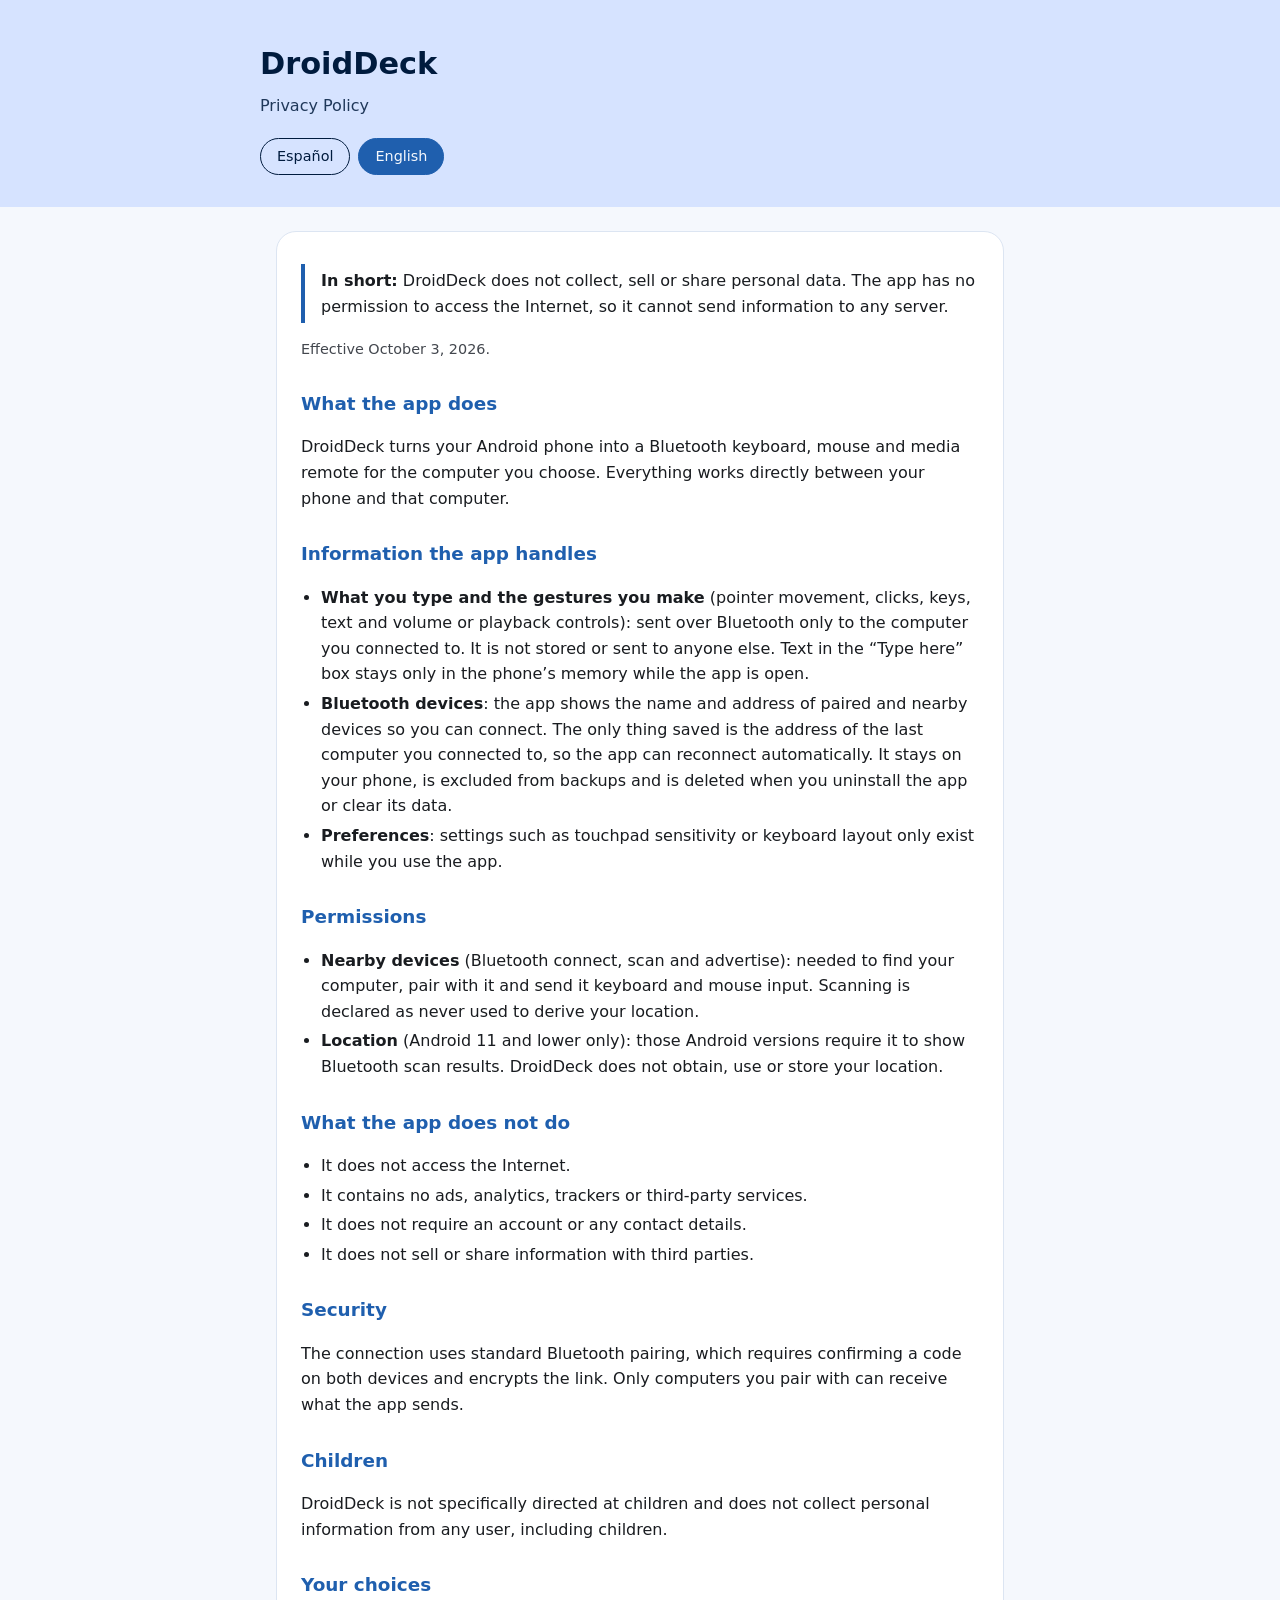
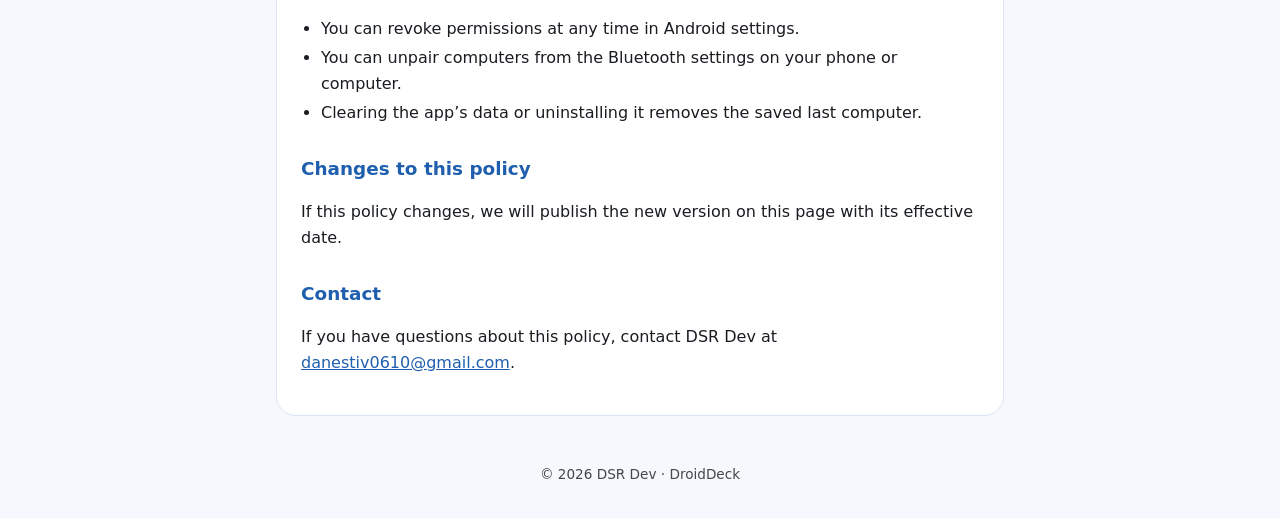
==== index.html @ 37823da2 "Add DroidDeck privacy policy page for GitHub Pages Bilingual (Spanish/English) privacy policy, serve" ====
<!doctype html>
<html lang="es">
<head>
  <meta charset="utf-8">
  <meta name="viewport" content="width=device-width, initial-scale=1">
  <title>DroidDeck · Política de privacidad / Privacy Policy</title>
  <meta name="description" content="Política de privacidad de DroidDeck, el teclado, mouse y control multimedia Bluetooth para Android.">
  <style>
    :root {
      --bg: #f5f8fd;
      --surface: #ffffff;
      --text: #191c20;
      --muted: #43474e;
      --primary: #1f5fae;
      --primary-container: #d6e3ff;
      --on-primary-container: #001b3e;
      --border: #dce5f2;
    }
    @media (prefers-color-scheme: dark) {
      :root {
        --bg: #0d1520;
        --surface: #172231;
        --text: #e1e2e8;
        --muted: #c3c9d6;
        --primary: #a9c7ff;
        --primary-container: #00468c;
        --on-primary-container: #d6e3ff;
        --border: #253347;
      }
    }
    * { box-sizing: border-box; }
    body {
      margin: 0;
      background: var(--bg);
      color: var(--text);
      font: 16px/1.6 system-ui, -apple-system, "Segoe UI", Roboto, sans-serif;
    }
    header {
      background: var(--primary-container);
      color: var(--on-primary-container);
      padding: 40px 16px 32px;
    }
    .wrap { max-width: 760px; margin: 0 auto; }
    header h1 { margin: 0 0 4px; font-size: 1.9rem; }
    header p { margin: 0; opacity: .85; }
    .lang {
      display: flex;
      gap: 8px;
      margin-top: 20px;
    }
    .lang button {
      font: inherit;
      font-size: .9rem;
      padding: 6px 16px;
      border-radius: 999px;
      border: 1px solid currentColor;
      background: transparent;
      color: inherit;
      cursor: pointer;
    }
    .lang button[aria-pressed="true"] {
      background: var(--primary);
      border-color: var(--primary);
      color: var(--bg);
    }
    main { padding: 24px 16px 48px; }
    article {
      background: var(--surface);
      border: 1px solid var(--border);
      border-radius: 20px;
      padding: 8px 24px 24px;
    }
    h2 { color: var(--primary); font-size: 1.15rem; margin: 28px 0 8px; }
    .summary {
      border-left: 4px solid var(--primary);
      padding: 4px 0 4px 16px;
      margin: 24px 0 8px;
    }
    .date { color: var(--muted); font-size: .9rem; }
    ul { padding-left: 1.25rem; }
    li { margin: 4px 0; }
    a { color: var(--primary); }
    footer { color: var(--muted); font-size: .85rem; text-align: center; padding: 0 16px 32px; }
    [hidden] { display: none !important; }
  </style>
</head>
<body>
  <header>
    <div class="wrap">
      <h1>DroidDeck</h1>
      <p data-lang="es">Política de privacidad</p>
      <p data-lang="en" hidden>Privacy Policy</p>
      <div class="lang" role="group" aria-label="Idioma / Language">
        <button type="button" data-set-lang="es" aria-pressed="true">Español</button>
        <button type="button" data-set-lang="en" aria-pressed="false">English</button>
      </div>
    </div>
  </header>

  <main class="wrap">
    <!-- ===================== ESPAÑOL ===================== -->
    <article data-lang="es" lang="es">
      <p class="summary"><strong>En resumen:</strong> DroidDeck no recopila, no vende y no comparte datos personales.
        La app no tiene permiso de acceso a Internet, por lo que no puede enviar información a ningún servidor.</p>
      <p class="date">Vigente desde el 3 de octubre de 2026.</p>

      <h2>Qué hace la app</h2>
      <p>DroidDeck convierte tu teléfono Android en un teclado, mouse y control multimedia Bluetooth para el
        computador que elijas. Todo funciona directamente entre tu teléfono y ese computador.</p>

      <h2>Información que maneja la app</h2>
      <ul>
        <li><strong>Lo que escribes y los gestos que haces</strong> (movimientos del cursor, clics, teclas, texto y
          controles de volumen o reproducción): se envían por Bluetooth únicamente al computador al que te
          conectaste. No se guardan ni se envían a nadie más. El texto del cuadro “Escribe aquí” solo permanece en
          la memoria del teléfono mientras la app está abierta.</li>
        <li><strong>Dispositivos Bluetooth</strong>: la app muestra el nombre y la dirección de los equipos
          emparejados y de los equipos cercanos para que puedas conectarte. Lo único que se guarda es la dirección
          del último equipo al que te conectaste, para reconectarte automáticamente. Este dato se queda en tu
          teléfono, no se incluye en copias de seguridad y se borra al desinstalar la app o borrar sus datos.</li>
        <li><strong>Preferencias</strong>: ajustes como la sensibilidad del touchpad o la distribución de teclado
          solo existen mientras usas la app.</li>
      </ul>

      <h2>Permisos</h2>
      <ul>
        <li><strong>Dispositivos cercanos</strong> (Bluetooth: conectar, buscar y hacerse visible): necesario para
          encontrar tu computador, emparejarte y enviarle las acciones del teclado y el mouse. La búsqueda está
          declarada para no usarse nunca para obtener tu ubicación.</li>
        <li><strong>Ubicación</strong> (solo Android 11 o anterior): esas versiones de Android exigen este permiso
          para mostrar resultados de búsqueda Bluetooth. DroidDeck no obtiene, usa ni guarda tu ubicación.</li>
      </ul>

      <h2>Lo que la app no hace</h2>
      <ul>
        <li>No accede a Internet.</li>
        <li>No incluye publicidad, analíticas, rastreadores ni servicios de terceros.</li>
        <li>No pide crear una cuenta ni datos de contacto.</li>
        <li>No vende ni comparte información con terceros.</li>
      </ul>

      <h2>Seguridad</h2>
      <p>La conexión usa el emparejamiento estándar de Bluetooth, que exige confirmar un código en ambos
        dispositivos y cifra el enlace. Solo los computadores que tú emparejes pueden recibir lo que envía la app.</p>

      <h2>Niños</h2>
      <p>DroidDeck no está dirigida específicamente a menores y no recopila información personal de ningún usuario,
        incluidos los niños.</p>

      <h2>Tus opciones</h2>
      <ul>
        <li>Puedes retirar los permisos en cualquier momento desde los ajustes de Android.</li>
        <li>Puedes desvincular equipos desde los ajustes de Bluetooth del teléfono o del computador.</li>
        <li>Borrar los datos de la app o desinstalarla elimina el último equipo guardado.</li>
      </ul>

      <h2>Cambios en esta política</h2>
      <p>Si esta política cambia, publicaremos la nueva versión en esta página con su fecha de vigencia.</p>

      <h2>Contacto</h2>
      <p>Si tienes preguntas sobre esta política, escribe a DSR Dev:
        <a href="mailto:danestiv0610@gmail.com">danestiv0610@gmail.com</a>.</p>
    </article>

    <!-- ===================== ENGLISH ===================== -->
    <article data-lang="en" lang="en" hidden>
      <p class="summary"><strong>In short:</strong> DroidDeck does not collect, sell or share personal data.
        The app has no permission to access the Internet, so it cannot send information to any server.</p>
      <p class="date">Effective October 3, 2026.</p>

      <h2>What the app does</h2>
      <p>DroidDeck turns your Android phone into a Bluetooth keyboard, mouse and media remote for the computer you
        choose. Everything works directly between your phone and that computer.</p>

      <h2>Information the app handles</h2>
      <ul>
        <li><strong>What you type and the gestures you make</strong> (pointer movement, clicks, keys, text and volume or
          playback controls): sent over Bluetooth only to the computer you connected to. It is not stored or sent to
          anyone else. Text in the “Type here” box stays only in the phone’s memory while the app is open.</li>
        <li><strong>Bluetooth devices</strong>: the app shows the name and address of paired and nearby devices so you
          can connect. The only thing saved is the address of the last computer you connected to, so the app can
          reconnect automatically. It stays on your phone, is excluded from backups and is deleted when you uninstall
          the app or clear its data.</li>
        <li><strong>Preferences</strong>: settings such as touchpad sensitivity or keyboard layout only exist while you
          use the app.</li>
      </ul>

      <h2>Permissions</h2>
      <ul>
        <li><strong>Nearby devices</strong> (Bluetooth connect, scan and advertise): needed to find your computer, pair
          with it and send it keyboard and mouse input. Scanning is declared as never used to derive your location.</li>
        <li><strong>Location</strong> (Android 11 and lower only): those Android versions require it to show Bluetooth
          scan results. DroidDeck does not obtain, use or store your location.</li>
      </ul>

      <h2>What the app does not do</h2>
      <ul>
        <li>It does not access the Internet.</li>
        <li>It contains no ads, analytics, trackers or third-party services.</li>
        <li>It does not require an account or any contact details.</li>
        <li>It does not sell or share information with third parties.</li>
      </ul>

      <h2>Security</h2>
      <p>The connection uses standard Bluetooth pairing, which requires confirming a code on both devices and encrypts
        the link. Only computers you pair with can receive what the app sends.</p>

      <h2>Children</h2>
      <p>DroidDeck is not specifically directed at children and does not collect personal information from any user,
        including children.</p>

      <h2>Your choices</h2>
      <ul>
        <li>You can revoke permissions at any time in Android settings.</li>
        <li>You can unpair computers from the Bluetooth settings on your phone or computer.</li>
        <li>Clearing the app’s data or uninstalling it removes the saved last computer.</li>
      </ul>

      <h2>Changes to this policy</h2>
      <p>If this policy changes, we will publish the new version on this page with its effective date.</p>

      <h2>Contact</h2>
      <p>If you have questions about this policy, contact DSR Dev at
        <a href="mailto:danestiv0610@gmail.com">danestiv0610@gmail.com</a>.</p>
    </article>
  </main>

  <footer>© 2026 DSR Dev · DroidDeck</footer>

  <script>
    (function () {
      function setLang(lang) {
        document.documentElement.lang = lang;
        document.querySelectorAll('[data-lang]').forEach(function (el) {
          el.hidden = el.getAttribute('data-lang') !== lang;
        });
        document.querySelectorAll('[data-set-lang]').forEach(function (btn) {
          btn.setAttribute('aria-pressed', String(btn.getAttribute('data-set-lang') === lang));
        });
      }
      document.querySelectorAll('[data-set-lang]').forEach(function (btn) {
        btn.addEventListener('click', function () {
          var lang = btn.getAttribute('data-set-lang');
          setLang(lang);
          history.replaceState(null, '', '#' + lang);
        });
      });
      var fromHash = location.hash.slice(1);
      var initial = fromHash === 'en' || fromHash === 'es'
        ? fromHash
        : ((navigator.language || 'es').toLowerCase().indexOf('es') === 0 ? 'es' : 'en');
      setLang(initial);
    })();
  </script>
</body>
</html>
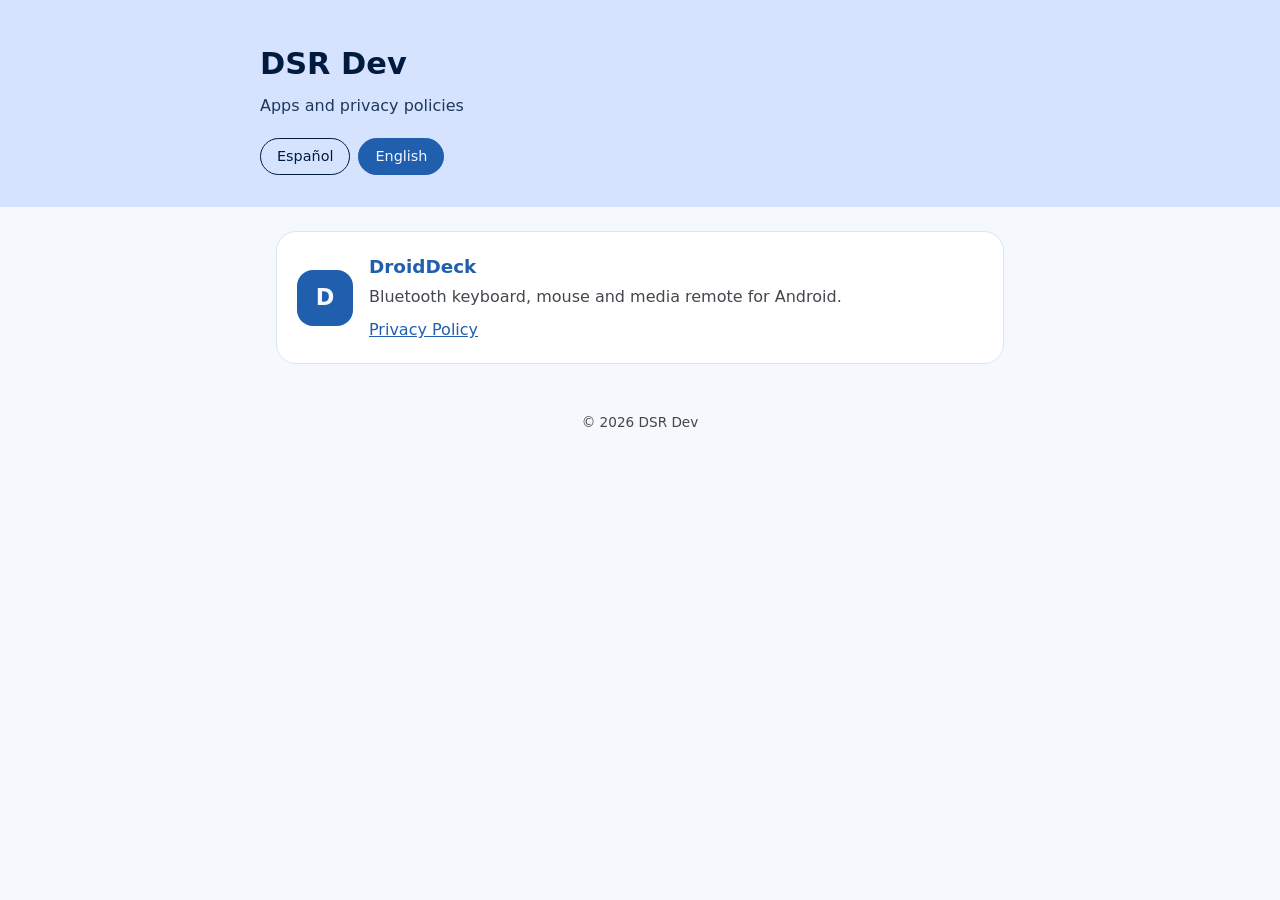
==== commit 2f1dcf0a: "Restructure as a multi-app site Move the DroidDeck policy to droid-deck/privacy/, share styles and t" ====
--- a/index.html
+++ b/index.html
@@ -3,93 +3,16 @@
 <head>
   <meta charset="utf-8">
   <meta name="viewport" content="width=device-width, initial-scale=1">
-  <title>DroidDeck · Política de privacidad / Privacy Policy</title>
-  <meta name="description" content="Política de privacidad de DroidDeck, el teclado, mouse y control multimedia Bluetooth para Android.">
-  <style>
-    :root {
-      --bg: #f5f8fd;
-      --surface: #ffffff;
-      --text: #191c20;
-      --muted: #43474e;
-      --primary: #1f5fae;
-      --primary-container: #d6e3ff;
-      --on-primary-container: #001b3e;
-      --border: #dce5f2;
-    }
-    @media (prefers-color-scheme: dark) {
-      :root {
-        --bg: #0d1520;
-        --surface: #172231;
-        --text: #e1e2e8;
-        --muted: #c3c9d6;
-        --primary: #a9c7ff;
-        --primary-container: #00468c;
-        --on-primary-container: #d6e3ff;
-        --border: #253347;
-      }
-    }
-    * { box-sizing: border-box; }
-    body {
-      margin: 0;
-      background: var(--bg);
-      color: var(--text);
-      font: 16px/1.6 system-ui, -apple-system, "Segoe UI", Roboto, sans-serif;
-    }
-    header {
-      background: var(--primary-container);
-      color: var(--on-primary-container);
-      padding: 40px 16px 32px;
-    }
-    .wrap { max-width: 760px; margin: 0 auto; }
-    header h1 { margin: 0 0 4px; font-size: 1.9rem; }
-    header p { margin: 0; opacity: .85; }
-    .lang {
-      display: flex;
-      gap: 8px;
-      margin-top: 20px;
-    }
-    .lang button {
-      font: inherit;
-      font-size: .9rem;
-      padding: 6px 16px;
-      border-radius: 999px;
-      border: 1px solid currentColor;
-      background: transparent;
-      color: inherit;
-      cursor: pointer;
-    }
-    .lang button[aria-pressed="true"] {
-      background: var(--primary);
-      border-color: var(--primary);
-      color: var(--bg);
-    }
-    main { padding: 24px 16px 48px; }
-    article {
-      background: var(--surface);
-      border: 1px solid var(--border);
-      border-radius: 20px;
-      padding: 8px 24px 24px;
-    }
-    h2 { color: var(--primary); font-size: 1.15rem; margin: 28px 0 8px; }
-    .summary {
-      border-left: 4px solid var(--primary);
-      padding: 4px 0 4px 16px;
-      margin: 24px 0 8px;
-    }
-    .date { color: var(--muted); font-size: .9rem; }
-    ul { padding-left: 1.25rem; }
-    li { margin: 4px 0; }
-    a { color: var(--primary); }
-    footer { color: var(--muted); font-size: .85rem; text-align: center; padding: 0 16px 32px; }
-    [hidden] { display: none !important; }
-  </style>
+  <title>DSR Dev · Apps</title>
+  <meta name="description" content="Apps de DSR Dev y sus políticas de privacidad.">
+  <link rel="stylesheet" href="assets/style.css">
 </head>
 <body>
   <header>
     <div class="wrap">
-      <h1>DroidDeck</h1>
-      <p data-lang="es">Política de privacidad</p>
-      <p data-lang="en" hidden>Privacy Policy</p>
+      <h1>DSR Dev</h1>
+      <p data-lang="es">Apps y políticas de privacidad</p>
+      <p data-lang="en" hidden>Apps and privacy policies</p>
       <div class="lang" role="group" aria-label="Idioma / Language">
         <button type="button" data-set-lang="es" aria-pressed="true">Español</button>
         <button type="button" data-set-lang="en" aria-pressed="false">English</button>
@@ -98,159 +21,24 @@
   </header>
 
   <main class="wrap">
-    <!-- ===================== ESPAÑOL ===================== -->
-    <article data-lang="es" lang="es">
-      <p class="summary"><strong>En resumen:</strong> DroidDeck no recopila, no vende y no comparte datos personales.
-        La app no tiene permiso de acceso a Internet, por lo que no puede enviar información a ningún servidor.</p>
-      <p class="date">Vigente desde el 3 de octubre de 2026.</p>
-
-      <h2>Qué hace la app</h2>
-      <p>DroidDeck convierte tu teléfono Android en un teclado, mouse y control multimedia Bluetooth para el
-        computador que elijas. Todo funciona directamente entre tu teléfono y ese computador.</p>
-
-      <h2>Información que maneja la app</h2>
-      <ul>
-        <li><strong>Lo que escribes y los gestos que haces</strong> (movimientos del cursor, clics, teclas, texto y
-          controles de volumen o reproducción): se envían por Bluetooth únicamente al computador al que te
-          conectaste. No se guardan ni se envían a nadie más. El texto del cuadro “Escribe aquí” solo permanece en
-          la memoria del teléfono mientras la app está abierta.</li>
-        <li><strong>Dispositivos Bluetooth</strong>: la app muestra el nombre y la dirección de los equipos
-          emparejados y de los equipos cercanos para que puedas conectarte. Lo único que se guarda es la dirección
-          del último equipo al que te conectaste, para reconectarte automáticamente. Este dato se queda en tu
-          teléfono, no se incluye en copias de seguridad y se borra al desinstalar la app o borrar sus datos.</li>
-        <li><strong>Preferencias</strong>: ajustes como la sensibilidad del touchpad o la distribución de teclado
-          solo existen mientras usas la app.</li>
-      </ul>
-
-      <h2>Permisos</h2>
-      <ul>
-        <li><strong>Dispositivos cercanos</strong> (Bluetooth: conectar, buscar y hacerse visible): necesario para
-          encontrar tu computador, emparejarte y enviarle las acciones del teclado y el mouse. La búsqueda está
-          declarada para no usarse nunca para obtener tu ubicación.</li>
-        <li><strong>Ubicación</strong> (solo Android 11 o anterior): esas versiones de Android exigen este permiso
-          para mostrar resultados de búsqueda Bluetooth. DroidDeck no obtiene, usa ni guarda tu ubicación.</li>
-      </ul>
-
-      <h2>Lo que la app no hace</h2>
-      <ul>
-        <li>No accede a Internet.</li>
-        <li>No incluye publicidad, analíticas, rastreadores ni servicios de terceros.</li>
-        <li>No pide crear una cuenta ni datos de contacto.</li>
-        <li>No vende ni comparte información con terceros.</li>
-      </ul>
-
-      <h2>Seguridad</h2>
-      <p>La conexión usa el emparejamiento estándar de Bluetooth, que exige confirmar un código en ambos
-        dispositivos y cifra el enlace. Solo los computadores que tú emparejes pueden recibir lo que envía la app.</p>
-
-      <h2>Niños</h2>
-      <p>DroidDeck no está dirigida específicamente a menores y no recopila información personal de ningún usuario,
-        incluidos los niños.</p>
-
-      <h2>Tus opciones</h2>
-      <ul>
-        <li>Puedes retirar los permisos en cualquier momento desde los ajustes de Android.</li>
-        <li>Puedes desvincular equipos desde los ajustes de Bluetooth del teléfono o del computador.</li>
-        <li>Borrar los datos de la app o desinstalarla elimina el último equipo guardado.</li>
-      </ul>
-
-      <h2>Cambios en esta política</h2>
-      <p>Si esta política cambia, publicaremos la nueva versión en esta página con su fecha de vigencia.</p>
-
-      <h2>Contacto</h2>
-      <p>Si tienes preguntas sobre esta política, escribe a DSR Dev:
-        <a href="mailto:danestiv0610@gmail.com">danestiv0610@gmail.com</a>.</p>
-    </article>
-
-    <!-- ===================== ENGLISH ===================== -->
-    <article data-lang="en" lang="en" hidden>
-      <p class="summary"><strong>In short:</strong> DroidDeck does not collect, sell or share personal data.
-        The app has no permission to access the Internet, so it cannot send information to any server.</p>
-      <p class="date">Effective October 3, 2026.</p>
-
-      <h2>What the app does</h2>
-      <p>DroidDeck turns your Android phone into a Bluetooth keyboard, mouse and media remote for the computer you
-        choose. Everything works directly between your phone and that computer.</p>
-
-      <h2>Information the app handles</h2>
-      <ul>
-        <li><strong>What you type and the gestures you make</strong> (pointer movement, clicks, keys, text and volume or
-          playback controls): sent over Bluetooth only to the computer you connected to. It is not stored or sent to
-          anyone else. Text in the “Type here” box stays only in the phone’s memory while the app is open.</li>
-        <li><strong>Bluetooth devices</strong>: the app shows the name and address of paired and nearby devices so you
-          can connect. The only thing saved is the address of the last computer you connected to, so the app can
-          reconnect automatically. It stays on your phone, is excluded from backups and is deleted when you uninstall
-          the app or clear its data.</li>
-        <li><strong>Preferences</strong>: settings such as touchpad sensitivity or keyboard layout only exist while you
-          use the app.</li>
-      </ul>
-
-      <h2>Permissions</h2>
-      <ul>
-        <li><strong>Nearby devices</strong> (Bluetooth connect, scan and advertise): needed to find your computer, pair
-          with it and send it keyboard and mouse input. Scanning is declared as never used to derive your location.</li>
-        <li><strong>Location</strong> (Android 11 and lower only): those Android versions require it to show Bluetooth
-          scan results. DroidDeck does not obtain, use or store your location.</li>
-      </ul>
-
-      <h2>What the app does not do</h2>
-      <ul>
-        <li>It does not access the Internet.</li>
-        <li>It contains no ads, analytics, trackers or third-party services.</li>
-        <li>It does not require an account or any contact details.</li>
-        <li>It does not sell or share information with third parties.</li>
-      </ul>
-
-      <h2>Security</h2>
-      <p>The connection uses standard Bluetooth pairing, which requires confirming a code on both devices and encrypts
-        the link. Only computers you pair with can receive what the app sends.</p>
-
-      <h2>Children</h2>
-      <p>DroidDeck is not specifically directed at children and does not collect personal information from any user,
-        including children.</p>
-
-      <h2>Your choices</h2>
-      <ul>
-        <li>You can revoke permissions at any time in Android settings.</li>
-        <li>You can unpair computers from the Bluetooth settings on your phone or computer.</li>
-        <li>Clearing the app’s data or uninstalling it removes the saved last computer.</li>
-      </ul>
-
-      <h2>Changes to this policy</h2>
-      <p>If this policy changes, we will publish the new version on this page with its effective date.</p>
-
-      <h2>Contact</h2>
-      <p>If you have questions about this policy, contact DSR Dev at
-        <a href="mailto:danestiv0610@gmail.com">danestiv0610@gmail.com</a>.</p>
-    </article>
+    <div class="apps">
+      <section class="app-card">
+        <div class="app-icon" aria-hidden="true">D</div>
+        <div>
+          <h2>DroidDeck</h2>
+          <p data-lang="es">Teclado, mouse y control multimedia Bluetooth para Android.</p>
+          <p data-lang="en" hidden>Bluetooth keyboard, mouse and media remote for Android.</p>
+          <div class="links">
+            <a href="droid-deck/privacy/" data-lang="es">Política de privacidad</a>
+            <a href="droid-deck/privacy/" data-lang="en" hidden>Privacy Policy</a>
+          </div>
+        </div>
+      </section>
+    </div>
   </main>
 
-  <footer>© 2026 DSR Dev · DroidDeck</footer>
+  <footer>© 2026 DSR Dev</footer>
 
-  <script>
-    (function () {
-      function setLang(lang) {
-        document.documentElement.lang = lang;
-        document.querySelectorAll('[data-lang]').forEach(function (el) {
-          el.hidden = el.getAttribute('data-lang') !== lang;
-        });
-        document.querySelectorAll('[data-set-lang]').forEach(function (btn) {
-          btn.setAttribute('aria-pressed', String(btn.getAttribute('data-set-lang') === lang));
-        });
-      }
-      document.querySelectorAll('[data-set-lang]').forEach(function (btn) {
-        btn.addEventListener('click', function () {
-          var lang = btn.getAttribute('data-set-lang');
-          setLang(lang);
-          history.replaceState(null, '', '#' + lang);
-        });
-      });
-      var fromHash = location.hash.slice(1);
-      var initial = fromHash === 'en' || fromHash === 'es'
-        ? fromHash
-        : ((navigator.language || 'es').toLowerCase().indexOf('es') === 0 ? 'es' : 'en');
-      setLang(initial);
-    })();
-  </script>
+  <script src="assets/lang.js"></script>
 </body>
 </html>
--- a/assets/style.css
+++ b/assets/style.css
@@ -0,0 +1,104 @@
+:root {
+  --bg: #f5f8fd;
+  --surface: #ffffff;
+  --text: #191c20;
+  --muted: #43474e;
+  --primary: #1f5fae;
+  --primary-container: #d6e3ff;
+  --on-primary-container: #001b3e;
+  --border: #dce5f2;
+}
+@media (prefers-color-scheme: dark) {
+  :root {
+    --bg: #0d1520;
+    --surface: #172231;
+    --text: #e1e2e8;
+    --muted: #c3c9d6;
+    --primary: #a9c7ff;
+    --primary-container: #00468c;
+    --on-primary-container: #d6e3ff;
+    --border: #253347;
+  }
+}
+* { box-sizing: border-box; }
+body {
+  margin: 0;
+  background: var(--bg);
+  color: var(--text);
+  font: 16px/1.6 system-ui, -apple-system, "Segoe UI", Roboto, sans-serif;
+}
+header {
+  background: var(--primary-container);
+  color: var(--on-primary-container);
+  padding: 40px 16px 32px;
+}
+.wrap { max-width: 760px; margin: 0 auto; }
+header h1 { margin: 0 0 4px; font-size: 1.9rem; }
+header p { margin: 0; opacity: .85; }
+.lang {
+  display: flex;
+  gap: 8px;
+  margin-top: 20px;
+}
+.lang button {
+  font: inherit;
+  font-size: .9rem;
+  padding: 6px 16px;
+  border-radius: 999px;
+  border: 1px solid currentColor;
+  background: transparent;
+  color: inherit;
+  cursor: pointer;
+}
+.lang button[aria-pressed="true"] {
+  background: var(--primary);
+  border-color: var(--primary);
+  color: var(--bg);
+}
+main { padding: 24px 16px 48px; }
+article {
+  background: var(--surface);
+  border: 1px solid var(--border);
+  border-radius: 20px;
+  padding: 8px 24px 24px;
+}
+h2 { color: var(--primary); font-size: 1.15rem; margin: 28px 0 8px; }
+.summary {
+  border-left: 4px solid var(--primary);
+  padding: 4px 0 4px 16px;
+  margin: 24px 0 8px;
+}
+.date { color: var(--muted); font-size: .9rem; }
+ul { padding-left: 1.25rem; }
+li { margin: 4px 0; }
+a { color: var(--primary); }
+footer { color: var(--muted); font-size: .85rem; text-align: center; padding: 0 16px 32px; }
+[hidden] { display: none !important; }
+
+/* Home page */
+.apps { display: grid; gap: 16px; }
+.app-card {
+  display: flex;
+  gap: 16px;
+  align-items: center;
+  background: var(--surface);
+  border: 1px solid var(--border);
+  border-radius: 20px;
+  padding: 20px;
+}
+.app-icon {
+  flex: none;
+  width: 56px;
+  height: 56px;
+  border-radius: 16px;
+  background: var(--primary);
+  color: var(--bg);
+  display: grid;
+  place-items: center;
+  font-weight: 700;
+  font-size: 1.4rem;
+}
+.app-card h2 { margin: 0; }
+.app-card p { margin: 2px 0 8px; color: var(--muted); }
+.links { display: flex; flex-wrap: wrap; gap: 12px; }
+.back { display: inline-block; margin-bottom: 16px; }
